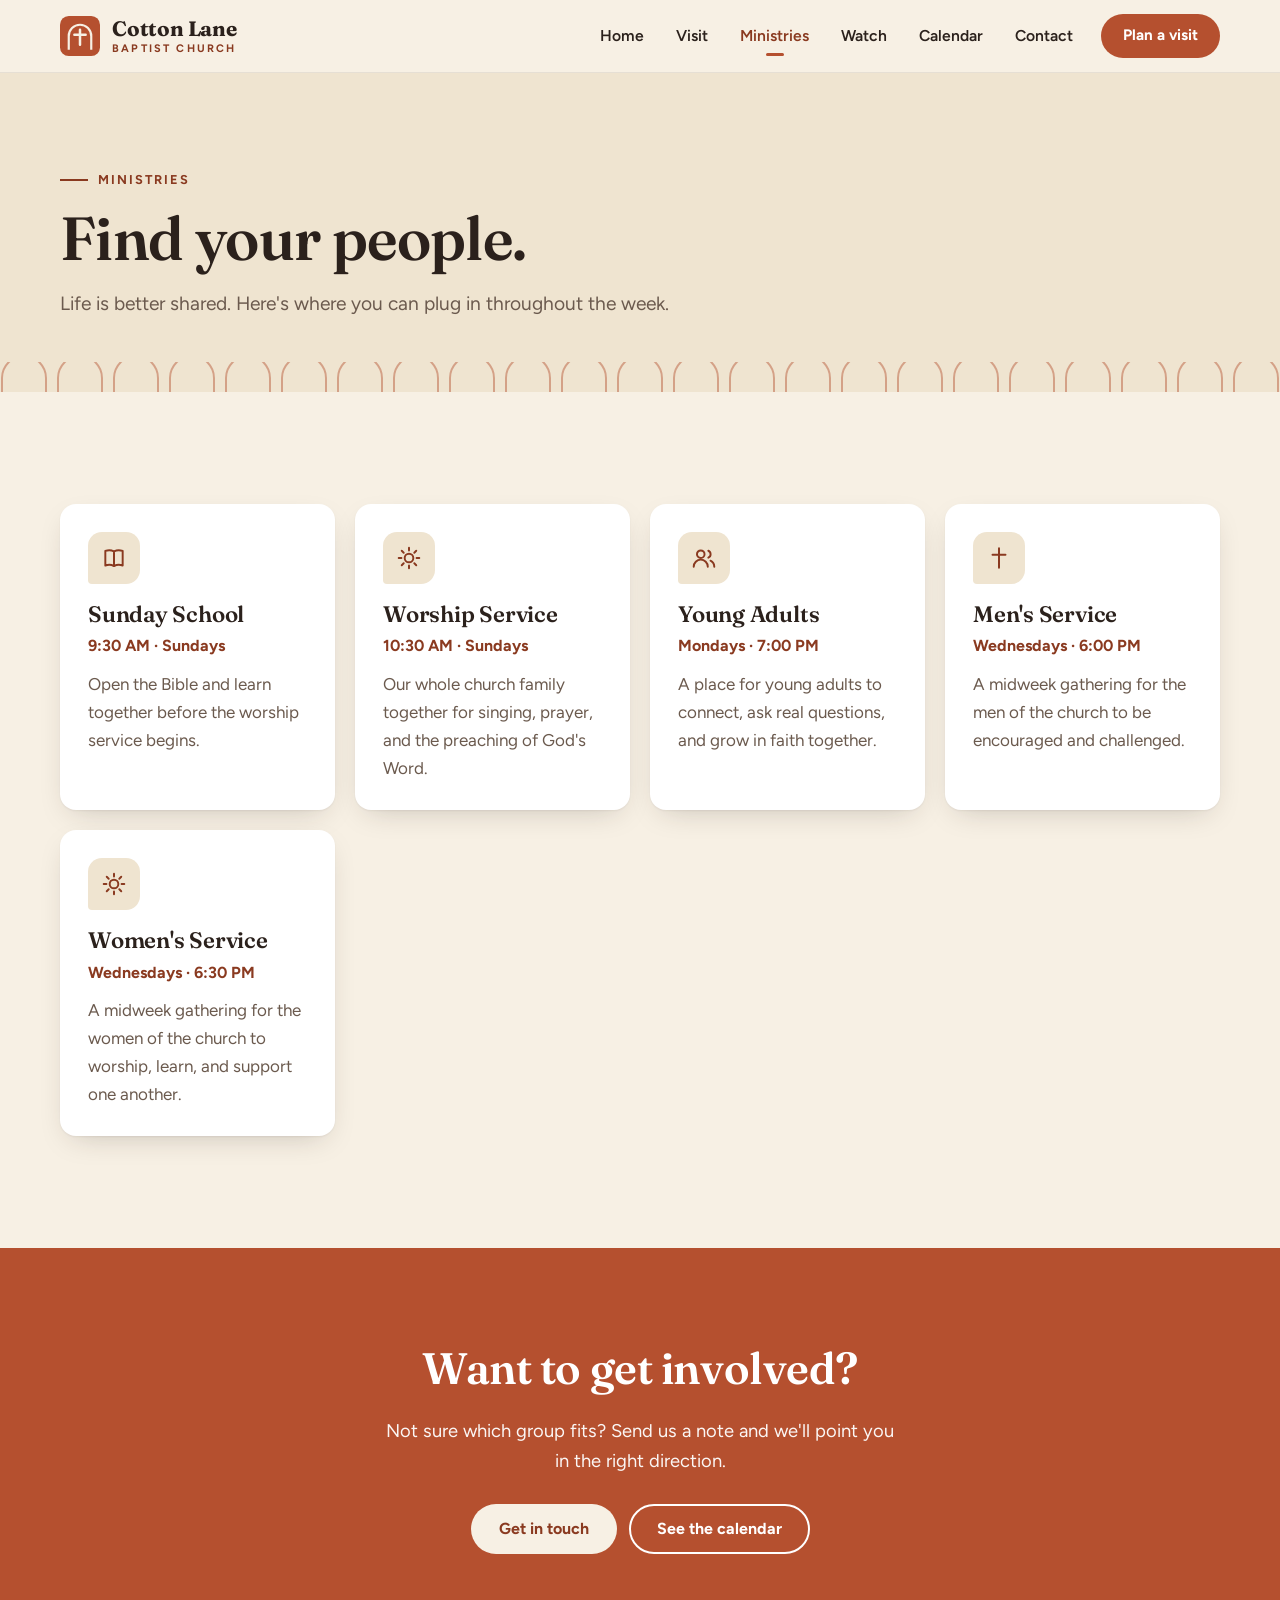
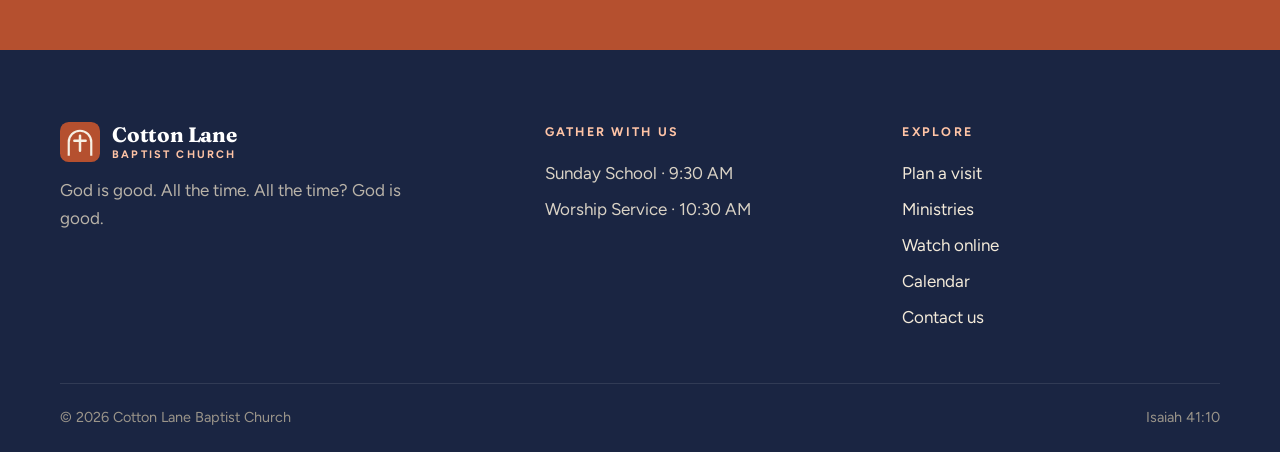
==== ministries.html @ 33667ae9 "Add files via upload" ====
<!DOCTYPE html>
<html lang="en">
<head>
<meta charset="utf-8">
<meta name="viewport" content="width=device-width, initial-scale=1">
<title>Ministries · Cotton Lane Baptist Church</title>
<meta name="description" content="Sunday School, Young Adults, Men's and Women's Services at Cotton Lane Baptist Church.">
<meta name="theme-color" content="#b5502f">
<meta property="og:type" content="website">
<meta property="og:title" content="Ministries · Cotton Lane Baptist Church">
<meta property="og:description" content="Sunday School, Young Adults, Men's and Women's Services at Cotton Lane Baptist Church.">
<meta property="og:image" content="img/og.jpg">
<link rel="icon" type="image/svg+xml" href="img/favicon.svg">
<link rel="preconnect" href="https://fonts.googleapis.com">
<link rel="preconnect" href="https://fonts.gstatic.com" crossorigin>
<link href="https://fonts.googleapis.com/css2?family=Figtree:wght@400;500;600;700&family=Fraunces:ital,opsz,wght@0,9..144,500;0,9..144,600;0,9..144,700;1,9..144,400;1,9..144,500&display=swap" rel="stylesheet">
<link rel="stylesheet" href="css/site.css">
<script>document.documentElement.className+=" js"</script>
</head>
<body class="">
<a class="skip" href="#main">Skip to content</a>
<header class="site-header"><div class="wrap">
  <a class="brand" href="index.html" aria-label="Cotton Lane Baptist Church — home"><svg class="brand__mark" viewBox="0 0 64 64" aria-hidden="true"><rect width="64" height="64" rx="14" fill="#B5502F"/><path d="M14 54V32a18 18 0 0 1 36 0v22" fill="none" stroke="#F7F0E4" stroke-width="3.5"/><path d="M32 22v24M23 30h18" stroke="#F7F0E4" stroke-width="4" stroke-linecap="round"/></svg><span class="brand__text"><span class="brand__name">Cotton Lane</span><span class="brand__sub">Baptist Church</span></span></a>
  <button class="nav-toggle" aria-label="Menu" aria-expanded="false" aria-controls="nav"><span></span></button>
  <nav class="nav" id="nav" aria-label="Main">
    <a href="index.html">Home</a><a href="visit.html">Visit</a><a href="ministries.html" aria-current="page">Ministries</a><a href="watch.html">Watch</a><a href="calendar.html">Calendar</a><a href="contact.html">Contact</a>
    <a class="btn" href="visit.html">Plan a visit</a>
  </nav>
</div></header>
<main id="main">

<section class="page-head">
  <div class="wrap">
    <span class="eyebrow">Ministries</span>
    <h1>Find your people.</h1>
    <p>Life is better shared. Here's where you can plug in throughout the week.</p>
  </div>
  <div class="arcade" aria-hidden="true"></div>
</section>

<section class="section">
  <div class="wrap">
    <div class="cards">
      <article class="card reveal"><div class="card__icon" data-icon="book"></div><h3>Sunday School</h3><p class="card__when"><span data-text="sundaySchool">9:30 AM</span> · Sundays</p><p>Open the Bible and learn together before the worship service begins.</p></article>
      <article class="card reveal"><div class="card__icon" data-icon="sun"></div><h3>Worship Service</h3><p class="card__when"><span data-text="worship">10:30 AM</span> · Sundays</p><p>Our whole church family together for singing, prayer, and the preaching of God's Word.</p></article>
      <article class="card reveal"><div class="card__icon" data-icon="users"></div><h3>Young Adults</h3><p class="card__when" data-text="youngAdults">Mondays · 7:00 PM</p><p>A place for young adults to connect, ask real questions, and grow in faith together.</p></article>
      <article class="card reveal"><div class="card__icon" data-icon="cross"></div><h3>Men's Service</h3><p class="card__when" data-text="mens">Wednesdays · 6:00 PM</p><p>A midweek gathering for the men of the church to be encouraged and challenged.</p></article>
      <article class="card reveal"><div class="card__icon" data-icon="sun"></div><h3>Women's Service</h3><p class="card__when" data-text="womens">Wednesdays · 6:30 PM</p><p>A midweek gathering for the women of the church to worship, learn, and support one another.</p></article>
    </div>
  </div>
</section>

<section class="cta">
  <div class="wrap reveal">
    <h2>Want to get involved?</h2>
    <p>Not sure which group fits? Send us a note and we'll point you in the right direction.</p>
    <div class="cta__actions"><a class="btn btn--light" href="contact.html">Get in touch</a><a class="btn btn--ghost" href="calendar.html">See the calendar</a></div>
  </div>
</section>
</main>
<footer class="site-footer"><div class="wrap">
  <div class="footer-grid">
    <div class="footer-brand">
      <a class="brand" href="index.html"><svg class="brand__mark" viewBox="0 0 64 64" aria-hidden="true"><rect width="64" height="64" rx="14" fill="#B5502F"/><path d="M14 54V32a18 18 0 0 1 36 0v22" fill="none" stroke="#F7F0E4" stroke-width="3.5"/><path d="M32 22v24M23 30h18" stroke="#F7F0E4" stroke-width="4" stroke-linecap="round"/></svg><span class="brand__text"><span class="brand__name">Cotton Lane</span><span class="brand__sub">Baptist Church</span></span></a>
      <p>God is good. All the time. All the time? God is good.</p>
    </div>
    <div>
      <h4>Gather with us</h4>
      <ul>
        <li>Sunday School · <span data-text="sundaySchool">9:30 AM</span></li>
        <li>Worship Service · <span data-text="worship">10:30 AM</span></li>
        <li data-if="address"><a data-href="{mapsUrl}" href="visit.html"><span data-text="address"></span></a></li>
      </ul>
    </div>
    <div>
      <h4>Explore</h4>
      <ul>
        <li><a href="visit.html">Plan a visit</a></li>
        <li><a href="ministries.html">Ministries</a></li>
        <li><a href="watch.html">Watch online</a></li>
        <li><a href="calendar.html">Calendar</a></li>
        <li><a href="contact.html">Contact us</a></li>
        <li data-if="facebook"><a data-href="{facebook}" href="#" rel="noopener">Facebook</a></li>
        <li data-if="instagram"><a data-href="{instagram}" href="#" rel="noopener">Instagram</a></li>
      </ul>
    </div>
  </div>
  <div class="footer-bottom"><span>© <span class="js-year">2026</span> Cotton Lane Baptist Church</span><span>Isaiah 41:10</span></div>
</div></footer>
<script src="js/config.js"></script>
<script src="js/site.js"></script>
</body>
</html>
---- css/site.css ----
/* ==========================================================
   Cotton Lane Baptist Church — site styles
   Palette pulled from the building: terracotta roof tile,
   warm stucco, Arizona sky, and the navy of the arched doors.
   ========================================================== */

:root {
  --stucco: #f7f0e4;
  --stucco-2: #efe4d0;
  --sand: #e2d2b6;
  --clay: #b5502f;
  --clay-dark: #8a3a20;
  --navy: #26365a;
  --navy-deep: #1a2542;
  --ink: #2b211c;
  --muted: #6b5a4e;
  --white: #fff;

  --font-display: "Fraunces", "Iowan Old Style", Georgia, serif;
  --font-body: "Figtree", system-ui, -apple-system, "Segoe UI", Roboto, sans-serif;

  --radius: 16px;
  --shadow: 0 1px 2px rgba(43, 33, 28, 0.06), 0 10px 30px -12px rgba(43, 33, 28, 0.25);
  --header-h: 72px;
  --wrap: 1160px;
}

*, *::before, *::after { box-sizing: border-box; }
html { scroll-behavior: smooth; -webkit-text-size-adjust: 100%; }
@media (prefers-reduced-motion: reduce) { html { scroll-behavior: auto; } }

body {
  margin: 0;
  font-family: var(--font-body);
  font-size: 1.0625rem;
  line-height: 1.65;
  color: var(--ink);
  background: var(--stucco);
  -webkit-font-smoothing: antialiased;
}

img { max-width: 100%; display: block; }
a { color: var(--clay-dark); text-underline-offset: 3px; }
a:hover { color: var(--clay); }
:focus-visible { outline: 3px solid var(--navy); outline-offset: 3px; border-radius: 4px; }

h1, h2, h3 {
  font-family: var(--font-display);
  font-weight: 600;
  line-height: 1.12;
  letter-spacing: -0.01em;
  margin: 0 0 0.5em;
  color: var(--ink);
}
h1 { font-size: clamp(2.6rem, 6vw, 4.6rem); }
h2 { font-size: clamp(1.9rem, 3.6vw, 2.75rem); }
h3 { font-size: 1.4rem; }
p { margin: 0 0 1em; }

.wrap { width: min(var(--wrap), 100% - 40px); margin-inline: auto; }
.skip {
  position: absolute; left: -999px; top: 8px; z-index: 100;
  background: var(--navy); color: #fff; padding: 10px 16px; border-radius: 8px;
}
.skip:focus { left: 8px; }

.eyebrow {
  display: inline-flex; align-items: center; gap: 10px;
  font-size: 0.8rem; font-weight: 700; letter-spacing: 0.16em; text-transform: uppercase;
  color: var(--clay-dark); margin-bottom: 14px;
}
.eyebrow::before { content: ""; width: 28px; height: 2px; background: currentColor; }

/* ---------- Buttons ---------- */
.btn {
  display: inline-flex; align-items: center; justify-content: center; gap: 10px;
  font: 700 1rem/1 var(--font-body);
  padding: 15px 26px; border-radius: 999px; border: 2px solid transparent;
  background: var(--clay); color: #fff; text-decoration: none; cursor: pointer;
  transition: transform .15s ease, background .15s ease, box-shadow .15s ease;
}
.btn:hover { background: var(--clay-dark); color: #fff; transform: translateY(-2px); box-shadow: 0 10px 20px -10px rgba(138, 58, 32, .7); }
.btn--ghost { background: transparent; border-color: currentColor; color: inherit; }
.btn--ghost:hover { background: rgba(255, 255, 255, .14); color: inherit; box-shadow: none; }
.btn--light { background: var(--stucco); color: var(--clay-dark); }
.btn--light:hover { background: #fff; color: var(--clay-dark); }
.btn--outline { background: transparent; color: var(--clay-dark); border-color: var(--clay-dark); }
.btn--outline:hover { background: var(--clay-dark); color: #fff; }
.btn svg { width: 18px; height: 18px; }

/* ---------- Header ---------- */
.site-header {
  position: sticky; top: 0; z-index: 50;
  background: rgba(247, 240, 228, .92);
  backdrop-filter: saturate(1.4) blur(12px);
  -webkit-backdrop-filter: saturate(1.4) blur(12px);
  border-bottom: 1px solid rgba(43, 33, 28, .08);
}
.site-header .wrap { display: flex; align-items: center; justify-content: space-between; height: var(--header-h); }
.brand { display: flex; align-items: center; gap: 12px; text-decoration: none; color: var(--ink); }
.brand__mark { width: 40px; height: 40px; flex: none; }
.brand__text { display: flex; flex-direction: column; line-height: 1.05; }
.brand__name { font-family: var(--font-display); font-weight: 700; font-size: 1.3rem; letter-spacing: -0.01em; }
.brand__sub { font-size: .68rem; font-weight: 700; letter-spacing: .2em; text-transform: uppercase; color: var(--clay-dark); margin-top: 3px; }

.nav { display: flex; align-items: center; gap: 4px; }
.nav a:not(.btn) {
  font-weight: 600; font-size: .98rem; text-decoration: none; color: var(--ink);
  padding: 10px 14px; border-radius: 999px; position: relative;
}
.nav a:not(.btn):hover { background: var(--stucco-2); color: var(--ink); }
.nav a[aria-current="page"]:not(.btn) { color: var(--clay-dark); }
.nav a[aria-current="page"]:not(.btn)::after {
  content: ""; position: absolute; left: 50%; bottom: 3px; width: 18px; height: 3px; transform: translateX(-50%);
  background: var(--clay); border-radius: 3px;
}
.nav .btn { margin-left: 10px; padding: 12px 20px; font-size: .95rem; }

.nav-toggle { display: none; background: none; border: 0; width: 46px; height: 46px; border-radius: 12px; cursor: pointer; color: var(--ink); }
.nav-toggle:hover { background: var(--stucco-2); }
.nav-toggle span, .nav-toggle span::before, .nav-toggle span::after {
  display: block; width: 22px; height: 2.5px; background: currentColor; border-radius: 2px; position: relative; margin: auto;
  transition: transform .25s ease, background .25s ease;
}
.nav-toggle span::before, .nav-toggle span::after { content: ""; position: absolute; left: 0; }
.nav-toggle span::before { top: -7px; }
.nav-toggle span::after { top: 7px; }
.nav-toggle[aria-expanded="true"] span { background: transparent; }
.nav-toggle[aria-expanded="true"] span::before { transform: translateY(7px) rotate(45deg); }
.nav-toggle[aria-expanded="true"] span::after { transform: translateY(-7px) rotate(-45deg); }

@media (max-width: 880px) {
  .nav-toggle { display: block; }
  .nav {
    position: absolute; top: var(--header-h); left: 0; right: 0;
    flex-direction: column; align-items: stretch; gap: 2px;
    background: var(--stucco); padding: 12px 20px 22px;
    border-bottom: 1px solid rgba(43, 33, 28, .1); box-shadow: 0 20px 30px -20px rgba(43, 33, 28, .4);
    display: none;
  }
  .nav.open { display: flex; }
  .nav a:not(.btn) { padding: 14px 12px; border-radius: 10px; font-size: 1.1rem; }
  .nav a[aria-current="page"]:not(.btn)::after { display: none; }
  .nav a[aria-current="page"]:not(.btn) { background: var(--stucco-2); }
  .nav .btn { margin: 10px 0 0; padding: 16px; }
}

/* ---------- Arcade divider (echoes the building's arches) ---------- */
.arcade {
  height: 30px;
  background: url("data:image/svg+xml,%3Csvg xmlns='http://www.w3.org/2000/svg' width='56' height='30' viewBox='0 0 56 30'%3E%3Cpath d='M6 30V16a22 22 0 0 1 44 0v14' fill='none' stroke='%23b5502f' stroke-opacity='.45' stroke-width='2'/%3E%3C/svg%3E") repeat-x center bottom / 56px 30px;
}

/* ---------- Home hero ---------- */
.hero { position: relative; background: var(--stucco); }
.hero__media { position: relative; }
.hero__media img { width: 100%; aspect-ratio: 4 / 3; object-fit: cover; object-position: 50% 85%; }
.hero__content { padding: 34px 0 54px; }
.hero h1 { margin-bottom: .3em; }
.hero h1 em { font-style: italic; font-weight: 500; color: var(--clay); }
.hero__lead { font-size: 1.2rem; max-width: 34ch; color: var(--muted); }
.hero__actions { display: flex; flex-wrap: wrap; gap: 12px; margin-top: 26px; }
.hero .btn--ghost { color: var(--clay-dark); }
.hero .btn--ghost:hover { background: rgba(138, 58, 32, .08); }

@media (min-width: 900px) {
  .hero { min-height: min(86vh, 780px); display: grid; }
  .hero > * { grid-area: 1 / 1; }
  .hero__media { height: 100%; }
  .hero__media img { height: 100%; aspect-ratio: auto; object-position: 50% 82%; }
  .hero__media::after {
    content: ""; position: absolute; inset: 0;
    background: linear-gradient(180deg, rgba(20, 30, 58, .62) 0%, rgba(20, 30, 58, .32) 38%, rgba(20, 30, 58, 0) 62%);
  }
  .hero__content { position: relative; z-index: 2; padding: clamp(56px, 9vh, 110px) 0 0; align-self: start; color: #fff; }
  .hero h1 { color: #fff; text-shadow: 0 2px 30px rgba(10, 20, 50, .35); }
  .hero h1 em { color: #ffd9c4; }
  .hero__lead { color: rgba(255, 255, 255, .93); text-shadow: 0 1px 14px rgba(10, 20, 50, .4); }
  .hero .btn--ghost { color: #fff; }
  .hero .btn--ghost:hover { background: rgba(255, 255, 255, .16); }
  .hero__content .eyebrow { color: #ffd9c4; }
}

/* ---------- Times card ---------- */
.times { position: relative; z-index: 5; margin-top: -8px; }
@media (min-width: 900px) { .times { margin-top: -64px; } }
.times__card {
  display: grid; grid-template-columns: repeat(3, 1fr);
  background: #fff; border-radius: var(--radius); box-shadow: var(--shadow); overflow: hidden;
  border-top: 5px solid var(--clay);
}
.times__item { padding: 28px 30px; }
.times__item + .times__item { border-left: 1px solid var(--stucco-2); }
.times__label { font-size: .78rem; font-weight: 700; letter-spacing: .16em; text-transform: uppercase; color: var(--clay-dark); margin: 0 0 6px; }
.times__big { font-family: var(--font-display); font-size: clamp(1.7rem, 3vw, 2.3rem); font-weight: 600; line-height: 1.1; margin: 0; }
.times__note { margin: 6px 0 0; color: var(--muted); font-size: .98rem; }
@media (max-width: 800px) {
  .times__card { grid-template-columns: 1fr; }
  .times__item + .times__item { border-left: 0; border-top: 1px solid var(--stucco-2); }
  .times__item { padding: 22px 24px; }
}

/* ---------- Sections ---------- */
.section { padding: clamp(64px, 9vw, 112px) 0; }
.section--tint { background: var(--stucco-2); }
.section__head { max-width: 640px; margin-bottom: 44px; }
.section__head p { color: var(--muted); font-size: 1.12rem; }

.split { display: grid; grid-template-columns: 1fr 1fr; gap: clamp(32px, 6vw, 88px); align-items: center; }
.split--flip > :first-child { order: 2; }
@media (max-width: 860px) { .split { grid-template-columns: 1fr; } .split--flip > :first-child { order: 0; } }

/* Arched photo frame, like the arcade windows */
.arch-photo {
  border-radius: 999px 999px 18px 18px / 520px 520px 18px 18px;
  overflow: hidden; box-shadow: var(--shadow); background: var(--sand);
  aspect-ratio: 4 / 4.6; position: relative;
}
.arch-photo img { width: 100%; height: 100%; object-fit: cover; }
.arch-photo--sign img { object-position: 3% 40%; }
.arch-photo--sky img { object-position: 70% 50%; }

.lede { font-size: 1.25rem; color: var(--muted); }
.stack > * + * { margin-top: 1.1em; }

/* ---------- Cards ---------- */
.cards { display: grid; grid-template-columns: repeat(auto-fit, minmax(240px, 1fr)); gap: 20px; }
.card {
  background: #fff; border-radius: var(--radius); padding: 28px; box-shadow: var(--shadow);
  display: flex; flex-direction: column; position: relative; overflow: hidden;
}
.card::before { content: ""; position: absolute; left: 0; top: 0; right: 0; height: 4px; background: var(--clay); transform: scaleX(0); transform-origin: left; transition: transform .35s ease; }
.card:hover::before { transform: scaleX(1); }
.card__icon {
  width: 52px; height: 52px; border-radius: 14px 14px 14px 4px;
  background: var(--stucco-2); color: var(--clay-dark); display: grid; place-items: center; margin-bottom: 18px;
}
.card__icon svg { width: 26px; height: 26px; }
.card h3 { margin-bottom: .3em; }
.card__when { font-weight: 700; color: var(--clay-dark); margin: 0 0 10px; font-size: 1rem; }
.card p:last-child { margin-bottom: 0; color: var(--muted); }

/* ---------- Verse band ---------- */
.verse {
  background: var(--navy); color: #f3ead9; text-align: center; position: relative; overflow: hidden;
  padding: clamp(72px, 10vw, 128px) 0;
}
.verse::before, .verse::after {
  content: ""; position: absolute; left: 0; right: 0; height: 30px;
  background: url("data:image/svg+xml,%3Csvg xmlns='http://www.w3.org/2000/svg' width='56' height='30' viewBox='0 0 56 30'%3E%3Cpath d='M6 30V16a22 22 0 0 1 44 0v14' fill='none' stroke='%23f7f0e4' stroke-opacity='.14' stroke-width='2'/%3E%3C/svg%3E") repeat-x center bottom / 56px 30px;
}
.verse::before { top: 0; transform: scaleY(-1); }
.verse::after { bottom: 0; }
.verse blockquote { margin: 0 auto; max-width: 820px; padding: 0 20px; }
.verse p { font-family: var(--font-display); font-size: clamp(1.6rem, 3.6vw, 2.5rem); line-height: 1.3; font-weight: 400; font-style: italic; margin: 0 0 24px; }
.verse cite { font-style: normal; font-weight: 700; letter-spacing: .2em; text-transform: uppercase; font-size: .85rem; color: #ffc4a6; }

/* ---------- Promo tiles ---------- */
.tiles { display: grid; grid-template-columns: 1fr 1fr; gap: 22px; }
@media (max-width: 760px) { .tiles { grid-template-columns: 1fr; } }
.tile {
  display: flex; flex-direction: column; justify-content: flex-end; min-height: 280px;
  padding: 34px; border-radius: var(--radius); text-decoration: none; color: #fff; position: relative; overflow: hidden;
  isolation: isolate; transition: transform .25s ease;
}
.tile:hover { color: #fff; transform: translateY(-4px); }
.tile--watch { background: linear-gradient(160deg, var(--clay) 0%, var(--clay-dark) 100%); }
.tile--cal { background: linear-gradient(160deg, #34477a 0%, var(--navy-deep) 100%); }
.tile::before {
  content: ""; position: absolute; z-index: -1; right: -40px; top: -40px; width: 220px; height: 280px;
  border-radius: 999px 999px 0 0; border: 2px solid rgba(255, 255, 255, .18);
  box-shadow: 0 0 0 18px rgba(255, 255, 255, .05), 0 0 0 38px rgba(255, 255, 255, .035);
}
.tile svg { width: 40px; height: 40px; margin-bottom: auto; }
.tile h3 { color: #fff; font-size: 1.9rem; margin-bottom: 6px; }
.tile p { margin: 0 0 14px; opacity: .92; max-width: 32ch; }
.tile__go { font-weight: 700; display: inline-flex; gap: 8px; align-items: center; }
.tile__go svg { width: 18px; height: 18px; margin: 0; transition: transform .2s; }
.tile:hover .tile__go svg { transform: translateX(5px); }

/* ---------- CTA ---------- */
.cta { background: var(--clay); color: #fff; text-align: center; padding: clamp(60px, 8vw, 96px) 0; position: relative; }
.cta h2 { color: #fff; }
.cta p { max-width: 520px; margin: 0 auto 28px; font-size: 1.15rem; opacity: .95; }
.cta .btn--ghost:hover { background: rgba(255, 255, 255, .16); }
.cta__actions { display: flex; flex-wrap: wrap; justify-content: center; gap: 12px; }

/* ---------- Inner page header ---------- */
.page-head { background: var(--stucco-2); padding: clamp(48px, 7vw, 88px) 0 0; position: relative; overflow: hidden; }
.page-head .wrap { padding-bottom: 42px; }
.page-head h1 { font-size: clamp(2.3rem, 5vw, 3.8rem); margin-bottom: .25em; }
.page-head p { font-size: 1.2rem; color: var(--muted); max-width: 52ch; margin: 0; }

/* ---------- Visit page ---------- */
.schedule { background: #fff; border-radius: var(--radius); box-shadow: var(--shadow); overflow: hidden; }
.schedule__row { display: flex; justify-content: space-between; align-items: baseline; gap: 18px; padding: 20px 28px; border-bottom: 1px solid var(--stucco-2); }
.schedule__row:last-child { border-bottom: 0; }
.schedule__name { font-weight: 700; }
.schedule__sub { display: block; font-weight: 400; color: var(--muted); font-size: .95rem; }
.schedule__time { font-family: var(--font-display); font-weight: 600; font-size: 1.25rem; white-space: nowrap; color: var(--clay-dark); text-align: right; }
.schedule__head { background: var(--navy); color: #fff; padding: 14px 28px; font-size: .78rem; font-weight: 700; letter-spacing: .16em; text-transform: uppercase; }

.steps { counter-reset: step; list-style: none; padding: 0; margin: 0; display: grid; gap: 14px; }
.steps li { counter-increment: step; display: grid; grid-template-columns: 48px 1fr; gap: 16px; align-items: start; padding: 20px; background: #fff; border-radius: var(--radius); box-shadow: var(--shadow); }
.steps li::before {
  content: counter(step); width: 48px; height: 48px; border-radius: 999px 999px 8px 8px; background: var(--stucco-2); color: var(--clay-dark);
  display: grid; place-items: center; font-family: var(--font-display); font-weight: 700; font-size: 1.3rem;
}
.steps h3 { font-size: 1.15rem; margin: 2px 0 2px; font-family: var(--font-body); font-weight: 700; letter-spacing: 0; }
.steps p { margin: 0; color: var(--muted); }

.info-card { background: #fff; border-radius: var(--radius); box-shadow: var(--shadow); padding: 30px; }
.info-card h3 { margin-bottom: .4em; }
.info-card .btn { margin-top: 8px; }

/* ---------- Watch / Calendar ---------- */
.embed { position: relative; width: 100%; border-radius: var(--radius); overflow: hidden; box-shadow: var(--shadow); background: #000; aspect-ratio: 16 / 9; }
.embed iframe { position: absolute; inset: 0; width: 100%; height: 100%; border: 0; }
.cal-shell { background: #fff; border-radius: var(--radius); box-shadow: var(--shadow); padding: 14px; }
.cal-shell iframe { width: 100%; height: min(74vh, 720px); min-height: 520px; border: 0; display: block; border-radius: 10px; }
.cal-tools { display: flex; flex-wrap: wrap; align-items: center; justify-content: space-between; gap: 12px; margin-bottom: 16px; }
.seg { display: inline-flex; background: var(--stucco-2); padding: 4px; border-radius: 999px; }
.seg button { font: 700 .92rem var(--font-body); border: 0; background: transparent; padding: 10px 20px; border-radius: 999px; cursor: pointer; color: var(--muted); }
.seg button[aria-pressed="true"] { background: var(--clay); color: #fff; }

/* ---------- Contact ---------- */
.contact-grid { display: grid; grid-template-columns: 5fr 7fr; gap: clamp(28px, 5vw, 64px); align-items: start; }
@media (max-width: 860px) { .contact-grid { grid-template-columns: 1fr; } }
.contact-list { list-style: none; margin: 0; padding: 0; display: grid; gap: 14px; }
.contact-list li { display: flex; gap: 16px; align-items: center; background: #fff; padding: 18px 20px; border-radius: var(--radius); box-shadow: var(--shadow); }
.contact-list .card__icon { margin: 0; flex: none; }
.contact-list small { display: block; font-size: .75rem; font-weight: 700; letter-spacing: .14em; text-transform: uppercase; color: var(--muted); }
.contact-list a, .contact-list span.v { font-weight: 700; font-size: 1.08rem; color: var(--ink); text-decoration: none; word-break: break-word; }
.contact-list a:hover { color: var(--clay); text-decoration: underline; }

form.form { background: #fff; padding: clamp(24px, 4vw, 40px); border-radius: var(--radius); box-shadow: var(--shadow); border-top: 5px solid var(--clay); }
.form h2 { font-size: 1.8rem; }
.field { display: flex; flex-direction: column; gap: 6px; margin-bottom: 18px; }
.field-row { display: grid; grid-template-columns: 1fr 1fr; gap: 16px; }
@media (max-width: 560px) { .field-row { grid-template-columns: 1fr; } }
.field label { font-weight: 700; font-size: .92rem; }
.field input, .field select, .field textarea {
  font: inherit; color: var(--ink); background: var(--stucco); border: 2px solid transparent; border-radius: 12px; padding: 13px 15px; width: 100%;
  transition: border-color .15s, background .15s;
}
.field textarea { min-height: 140px; resize: vertical; }
.field input:focus, .field select:focus, .field textarea:focus { outline: none; border-color: var(--navy); background: #fff; }
.form__note { font-size: .9rem; color: var(--muted); margin: 14px 0 0; }
.form .btn { width: 100%; padding: 17px; }

/* ---------- Footer ---------- */
.site-footer { background: var(--navy-deep); color: #d9d2c5; padding: 72px 0 0; margin-top: 0; }
.footer-grid { display: grid; grid-template-columns: 1.4fr 1fr 1fr; gap: 40px; padding-bottom: 52px; }
@media (max-width: 800px) { .footer-grid { grid-template-columns: 1fr; gap: 32px; } }
.site-footer h4 { font-family: var(--font-body); font-size: .78rem; letter-spacing: .18em; text-transform: uppercase; color: #ffc4a6; margin: 0 0 16px; }
.site-footer a { color: #f3ead9; text-decoration: none; }
.site-footer a:hover { color: #fff; text-decoration: underline; }
.site-footer ul { list-style: none; padding: 0; margin: 0; display: grid; gap: 8px; }
.footer-brand .brand { color: #fff; margin-bottom: 14px; }
.footer-brand .brand__sub { color: #ffc4a6; }
.footer-brand p { max-width: 34ch; margin: 0; color: #b9b3a8; }
.footer-bottom { border-top: 1px solid rgba(255, 255, 255, .1); padding: 22px 0; font-size: .9rem; color: #9b958a; display: flex; flex-wrap: wrap; gap: 8px 24px; justify-content: space-between; }

/* ---------- Scroll reveal (only when JS is on) ---------- */
.js .reveal { opacity: 0; transform: translateY(22px); transition: opacity .7s ease, transform .7s ease; }
.js .reveal.in { opacity: 1; transform: none; }
@media (prefers-reduced-motion: reduce) {
  .js .reveal { opacity: 1; transform: none; transition: none; }
  .btn, .tile, .card::before { transition: none; }
}

[hidden] { display: none !important; }
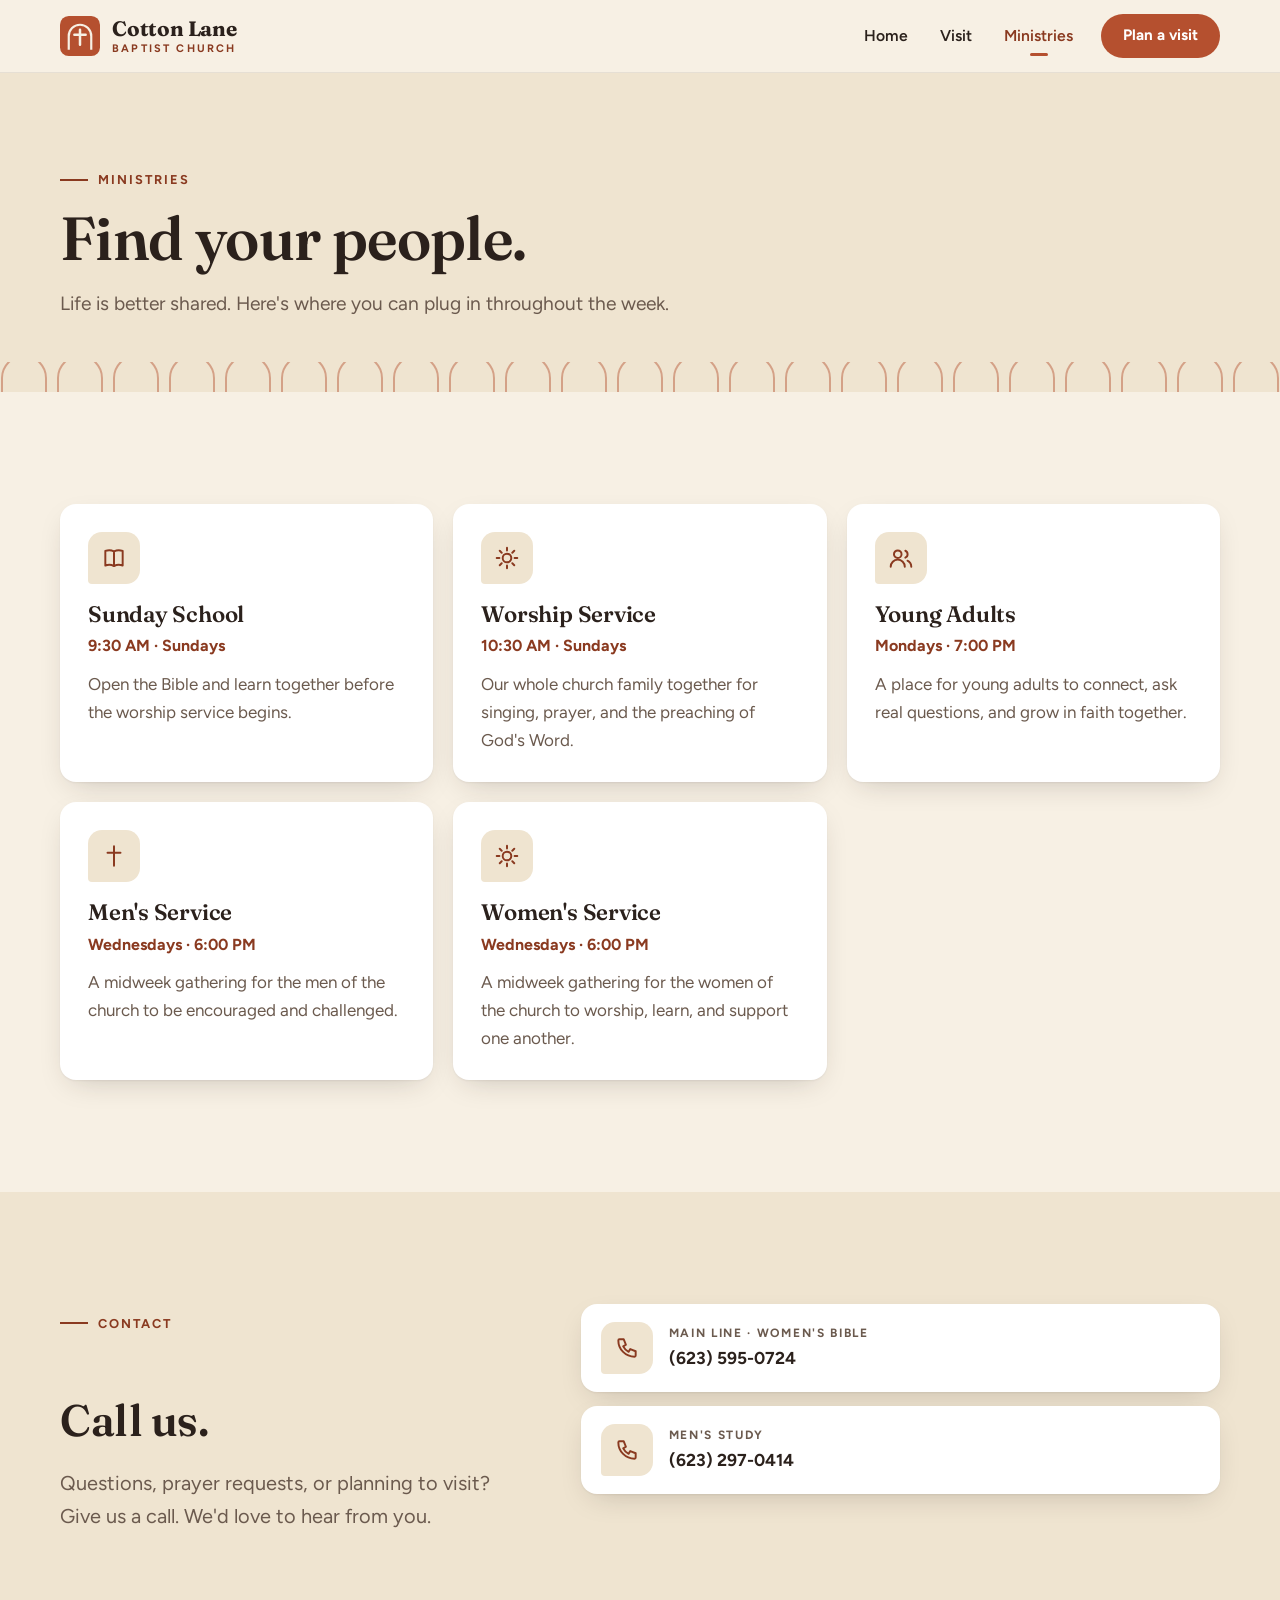
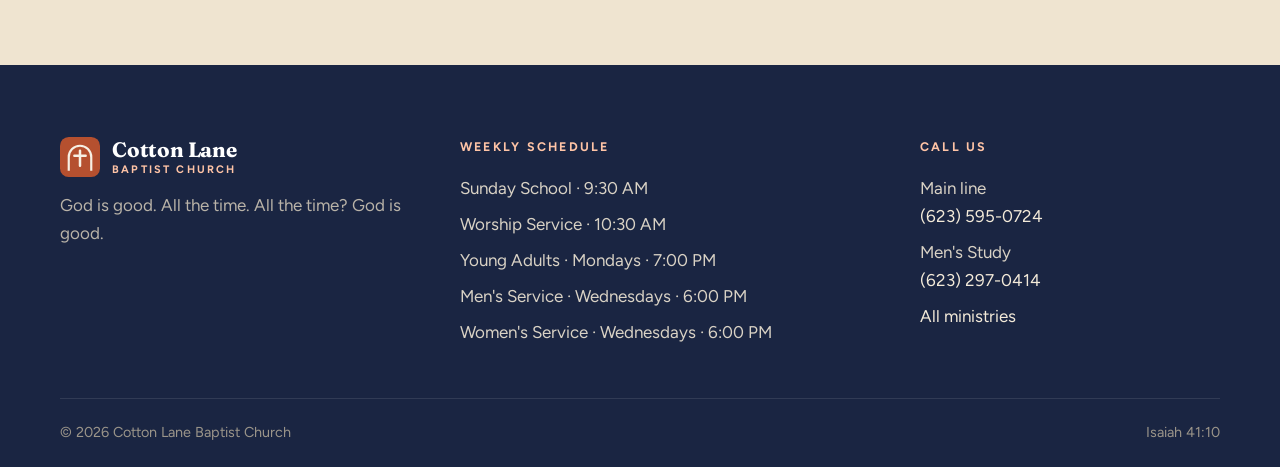
==== commit d954dadf: "Add files via upload" ====
--- a/ministries.html
+++ b/ministries.html
@@ -23,7 +23,7 @@
   <a class="brand" href="index.html" aria-label="Cotton Lane Baptist Church — home"><svg class="brand__mark" viewBox="0 0 64 64" aria-hidden="true"><rect width="64" height="64" rx="14" fill="#B5502F"/><path d="M14 54V32a18 18 0 0 1 36 0v22" fill="none" stroke="#F7F0E4" stroke-width="3.5"/><path d="M32 22v24M23 30h18" stroke="#F7F0E4" stroke-width="4" stroke-linecap="round"/></svg><span class="brand__text"><span class="brand__name">Cotton Lane</span><span class="brand__sub">Baptist Church</span></span></a>
   <button class="nav-toggle" aria-label="Menu" aria-expanded="false" aria-controls="nav"><span></span></button>
   <nav class="nav" id="nav" aria-label="Main">
-    <a href="index.html">Home</a><a href="visit.html">Visit</a><a href="ministries.html" aria-current="page">Ministries</a><a href="watch.html">Watch</a><a href="calendar.html">Calendar</a><a href="contact.html">Contact</a>
+    <a href="index.html">Home</a><a href="visit.html">Visit</a><a href="ministries.html" aria-current="page">Ministries</a>
     <a class="btn" href="visit.html">Plan a visit</a>
   </nav>
 </div></header>
@@ -40,21 +40,31 @@
 
 <section class="section">
   <div class="wrap">
-    <div class="cards">
+    <div class="cards cards--wide">
       <article class="card reveal"><div class="card__icon" data-icon="book"></div><h3>Sunday School</h3><p class="card__when"><span data-text="sundaySchool">9:30 AM</span> · Sundays</p><p>Open the Bible and learn together before the worship service begins.</p></article>
       <article class="card reveal"><div class="card__icon" data-icon="sun"></div><h3>Worship Service</h3><p class="card__when"><span data-text="worship">10:30 AM</span> · Sundays</p><p>Our whole church family together for singing, prayer, and the preaching of God's Word.</p></article>
       <article class="card reveal"><div class="card__icon" data-icon="users"></div><h3>Young Adults</h3><p class="card__when" data-text="youngAdults">Mondays · 7:00 PM</p><p>A place for young adults to connect, ask real questions, and grow in faith together.</p></article>
       <article class="card reveal"><div class="card__icon" data-icon="cross"></div><h3>Men's Service</h3><p class="card__when" data-text="mens">Wednesdays · 6:00 PM</p><p>A midweek gathering for the men of the church to be encouraged and challenged.</p></article>
-      <article class="card reveal"><div class="card__icon" data-icon="sun"></div><h3>Women's Service</h3><p class="card__when" data-text="womens">Wednesdays · 6:30 PM</p><p>A midweek gathering for the women of the church to worship, learn, and support one another.</p></article>
+      <article class="card reveal"><div class="card__icon" data-icon="sun"></div><h3>Women's Service</h3><p class="card__when" data-text="womens">Wednesdays · 6:00 PM</p><p>A midweek gathering for the women of the church to worship, learn, and support one another.</p></article>
     </div>
   </div>
 </section>
 
-<section class="cta">
-  <div class="wrap reveal">
-    <h2>Want to get involved?</h2>
-    <p>Not sure which group fits? Send us a note and we'll point you in the right direction.</p>
-    <div class="cta__actions"><a class="btn btn--light" href="contact.html">Get in touch</a><a class="btn btn--ghost" href="calendar.html">See the calendar</a></div>
+<section class="section section--tint" id="contact">
+  <div class="wrap contact-grid">
+    <div class="reveal stack">
+      <span class="eyebrow">Contact</span>
+      <h2>Call us.</h2>
+      <p class="lede">Questions, prayer requests, or planning to visit? Give us a call. We'd love to hear from you.</p>
+    </div>
+    <ul class="contact-list reveal">
+      <li data-if="phoneMain"><div class="card__icon" data-icon="phone"></div><div><small>Main line · Women's Bible</small><a data-href="tel:{phoneMain}" href="#" data-text="phoneMain"></a></div></li>
+      <li data-if="phoneMens"><div class="card__icon" data-icon="phone"></div><div><small>Men's Study</small><a data-href="tel:{phoneMens}" href="#" data-text="phoneMens"></a></div></li>
+      <li data-if="phoneYouth"><div class="card__icon" data-icon="phone"></div><div><small>Youth Service</small><a data-href="tel:{phoneYouth}" href="#" data-text="phoneYouth"></a></div></li>
+      <li data-if="address"><div class="card__icon" data-icon="pin"></div><div><small>Visit</small><a data-href="{mapsUrl}" href="visit.html" data-text="address"></a></div></li>
+      <li data-if="facebook"><div class="card__icon" data-icon="fb"></div><div><small>Facebook</small><a data-href="{facebook}" href="#" rel="noopener">Follow along</a></div></li>
+      <li data-if="instagram"><div class="card__icon" data-icon="ig"></div><div><small>Instagram</small><a data-href="{instagram}" href="#" rel="noopener">Follow along</a></div></li>
+    </ul>
   </div>
 </section>
 </main>
@@ -65,21 +75,23 @@
       <p>God is good. All the time. All the time? God is good.</p>
     </div>
     <div>
-      <h4>Gather with us</h4>
+      <h4>Weekly schedule</h4>
       <ul>
         <li>Sunday School · <span data-text="sundaySchool">9:30 AM</span></li>
         <li>Worship Service · <span data-text="worship">10:30 AM</span></li>
+        <li>Young Adults · <span data-text="youngAdults">Mondays · 7:00 PM</span></li>
+        <li>Men's Service · <span data-text="mens">Wednesdays · 6:00 PM</span></li>
+        <li>Women's Service · <span data-text="womens">Wednesdays · 6:00 PM</span></li>
         <li data-if="address"><a data-href="{mapsUrl}" href="visit.html"><span data-text="address"></span></a></li>
       </ul>
     </div>
     <div>
-      <h4>Explore</h4>
+      <h4>Call us</h4>
       <ul>
-        <li><a href="visit.html">Plan a visit</a></li>
-        <li><a href="ministries.html">Ministries</a></li>
-        <li><a href="watch.html">Watch online</a></li>
-        <li><a href="calendar.html">Calendar</a></li>
-        <li><a href="contact.html">Contact us</a></li>
+        <li data-if="phoneMain"><span>Main line</span><br><a data-href="tel:{phoneMain}" href="#" data-text="phoneMain"></a></li>
+        <li data-if="phoneMens"><span>Men's Study</span><br><a data-href="tel:{phoneMens}" href="#" data-text="phoneMens"></a></li>
+        <li data-if="phoneYouth"><span>Youth Service</span><br><a data-href="tel:{phoneYouth}" href="#" data-text="phoneYouth"></a></li>
+        <li><a href="ministries.html">All ministries</a></li>
         <li data-if="facebook"><a data-href="{facebook}" href="#" rel="noopener">Facebook</a></li>
         <li data-if="instagram"><a data-href="{instagram}" href="#" rel="noopener">Instagram</a></li>
       </ul>
--- a/css/site.css
+++ b/css/site.css
@@ -185,19 +185,24 @@
 .times { position: relative; z-index: 5; margin-top: -8px; }
 @media (min-width: 900px) { .times { margin-top: -64px; } }
 .times__card {
-  display: grid; grid-template-columns: repeat(3, 1fr);
+  display: grid; grid-template-columns: repeat(4, 1fr);
   background: #fff; border-radius: var(--radius); box-shadow: var(--shadow); overflow: hidden;
   border-top: 5px solid var(--clay);
 }
-.times__item { padding: 28px 30px; }
+.times__item { padding: 28px 26px; }
 .times__item + .times__item { border-left: 1px solid var(--stucco-2); }
 .times__label { font-size: .78rem; font-weight: 700; letter-spacing: .16em; text-transform: uppercase; color: var(--clay-dark); margin: 0 0 6px; }
 .times__big { font-family: var(--font-display); font-size: clamp(1.7rem, 3vw, 2.3rem); font-weight: 600; line-height: 1.1; margin: 0; }
 .times__note { margin: 6px 0 0; color: var(--muted); font-size: .98rem; }
-@media (max-width: 800px) {
+@media (max-width: 1000px) {
+  .times__card { grid-template-columns: 1fr 1fr; }
+  .times__item:nth-child(3) { border-left: 0; }
+  .times__item:nth-child(n+3) { border-top: 1px solid var(--stucco-2); }
+  .times__item { padding: 22px 24px; }
+}
+@media (max-width: 560px) {
   .times__card { grid-template-columns: 1fr; }
   .times__item + .times__item { border-left: 0; border-top: 1px solid var(--stucco-2); }
-  .times__item { padding: 22px 24px; }
 }
 
 /* ---------- Sections ---------- */
@@ -370,3 +375,11 @@
 }
 
 [hidden] { display: none !important; }
+
+.cards--wide { grid-template-columns: repeat(auto-fit, minmax(310px, 1fr)); }
+.footer-grid { grid-template-columns: 1.2fr 1.4fr 1fr; }
+@media (max-width: 800px) { .footer-grid { grid-template-columns: 1fr; } }
+
+.arch-photo--arches img { object-position: 62% 50%; }
+.arch-photo--front { aspect-ratio: 4 / 4; }
+.arch-photo--front img { object-position: 30% 50%; }
